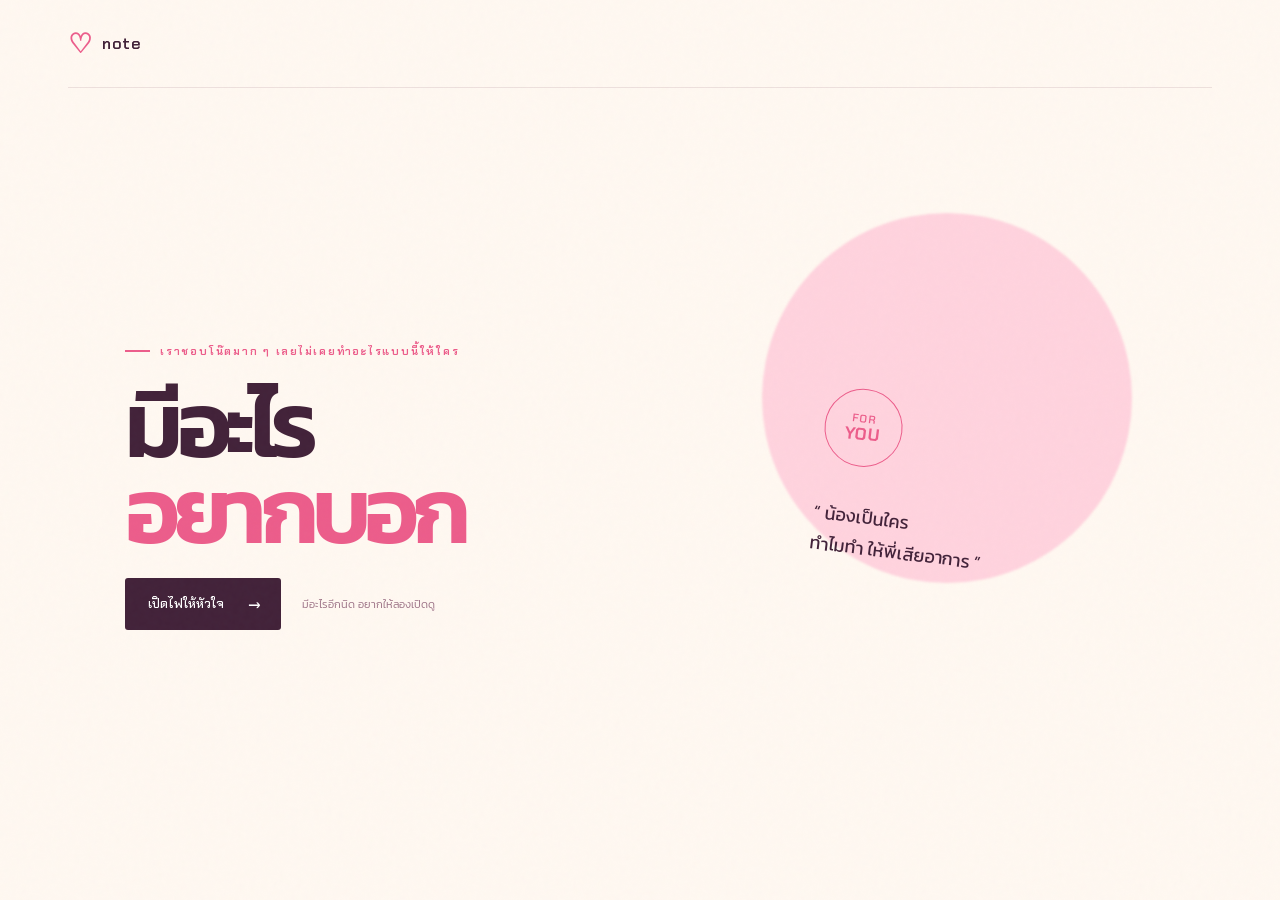
==== index.html @ 017867cf "Add files via upload" ====
<!doctype html>
<html lang="th">

<head>
  <meta charset="UTF-8" />
  <meta name="viewport" content="width=device-width, initial-scale=1.0" />
  <meta name="description" content="จดหมายรักเล็ก ๆ ที่อยากส่งให้เธอ" />
  <title>มีอะไรอยากบอกเธอ</title>
  <link rel="preconnect" href="https://fonts.googleapis.com">
  <link rel="preconnect" href="https://fonts.gstatic.com" crossorigin>
  <link
    href="https://fonts.googleapis.com/css2?family=Chakra+Petch:wght@400;500;600;700&family=Kanit:wght@300;400;500;600&display=swap"
    rel="stylesheet">
  <link rel="stylesheet" href="styles.css" />
</head>

<body>
  <div class="noise"></div>
  <main class="page-shell">
    <nav class="topbar" aria-label="เมนูหลัก">
      <a class="brand" href="#top" aria-label="กลับด้านบน"><span class="brand-mark">♡</span>  note</a>
      <!-- <button class="share-button" id="shareButton" type="button"><span aria-hidden="true">↗</span> ส่งลิงก์นี้</button> -->
    </nav>

    <section class="hero" id="top">
      <div class="hero-copy">
        <p class="eyebrow"><span></span> เราชอบโน๊ตมาก ๆ เลยไม่เคยทำอะไรแบบนี้ให้ใคร</p>
        <h1>มีอะไร<br /><em>อยากบอก</em></h1>
        <!-- <p class="intro">คืนนี้ท้องฟ้าดูดีเป็นพิเศษ<br />แต่ก็ยังไม่เท่าตอนที่เธอยิ้มอยู่ดี</p> -->
        <div class="hero-actions">
          <a class="primary-button" href="magic.html">เปิดไฟให้หัวใจ <span>→</span></a>
          <span class="hint">มีอะไรอีกนิด อยากให้ลองเปิดดู</span>
        </div>
      </div>
      <div class="hero-aside" aria-label="ข้อความสั้น ๆ">
        <div class="stamp">FOR<br /><strong>YOU</strong></div>
        <p>“ น้องเป็นใคร <br />ทำไมทำ ให้พี่เสียอาการ ”</p>
      </div>
    </section>

   
  </main>
  <div class="toast" id="toast" role="status">คัดลอกลิงก์แล้ว ส่งให้เธอได้เลย ♡</div>

  <script src="share.js"></script>
</body>

</html>
---- styles.css ----
@import url('https://fonts.googleapis.com/css2?family=Chakra+Petch:wght@400;500;600;700&family=Kanit:wght@300;400;500;600&display=swap');

:root { --ink: #422239; --muted: #9b7084; --pink: #f687a9; --hot: #ec5d8b; --cream: #fff8f1; --blush: #ffe7ec; --line: rgba(104, 51, 76, .12); }
* { box-sizing: border-box; }
html { scroll-behavior: smooth; }
body { margin: 0; color: var(--ink); background: var(--cream); font-family: 'Kanit', sans-serif; font-weight: 300; overflow-x: hidden; }
.noise { position: fixed; inset: 0; opacity: .055; pointer-events: none; z-index: 10; background-image: url("data:image/svg+xml,%3Csvg viewBox='0 0 180 180' xmlns='http://www.w3.org/2000/svg'%3E%3Cfilter id='n'%3E%3CfeTurbulence type='fractalNoise' baseFrequency='.85' numOctaves='3' stitchTiles='stitch'/%3E%3C/filter%3E%3Crect width='100%25' height='100%25' filter='url(%23n)' opacity='.4'/%3E%3C/svg%3E"); }
.page-shell { max-width: 1240px; margin: auto; padding: 0 48px; }
.topbar { height: 88px; display: flex; align-items: center; justify-content: space-between; border-bottom: 1px solid var(--line); }
.brand { color: var(--ink); text-decoration: none; font: 600 16px 'Chakra Petch', sans-serif; letter-spacing: .05em; display: flex; align-items: center; gap: 9px; }
.brand-mark { color: var(--hot); font-size: 27px; line-height: 1; }
.share-button { border: 1px solid var(--ink); border-radius: 99px; background: transparent; color: var(--ink); font: 500 13px 'Chakra Petch', sans-serif; padding: 11px 17px; cursor: pointer; transition: .2s ease; }
.share-button span { font-size: 17px; vertical-align: -1px; margin-right: 4px; }.share-button:hover { background: var(--ink); color: white; transform: translateY(-2px); }
.hero { min-height: calc(100vh - 88px); display: flex; align-items: center; justify-content: space-between; padding: 70px 5% 95px; position: relative; }
.hero:after { content: ''; position: absolute; width: 370px; height: 370px; border-radius: 50%; background: #ffd3de; right: 7%; top: 125px; z-index: -1; filter: blur(1px); }
.eyebrow { display: flex; align-items: center; gap: 10px; color: var(--hot); font: 600 11px 'Chakra Petch', sans-serif; text-transform: uppercase; letter-spacing: .16em; }.eyebrow span { display: block; width: 25px; height: 2px; background: var(--hot); }
h1 { font: 600 clamp(55px, 7.3vw, 103px)/.92 'Kanit', sans-serif; letter-spacing: -.07em; margin: 24px 0; }.hero h1 em, h2 em { font-style: normal; color: var(--hot); }.intro { color: var(--muted); font-size: 16px; line-height: 1.8; margin: 0 0 33px; }.hero-actions { display: flex; align-items: center; gap: 21px; }.primary-button { display: inline-flex; gap: 24px; align-items: center; padding: 14px 20px 14px 23px; color: white; background: var(--ink); text-decoration: none; font: 500 13px 'Chakra Petch', sans-serif; border-radius: 3px; transition: .25s; }.primary-button span { font-size: 18px; }.primary-button:hover { background: var(--hot); transform: translateY(-3px); }.hint { color: var(--muted); font-size: 11px; }.hero-aside { width: 235px; transform: rotate(7deg); margin-right: 10%; margin-top: 25px; }.stamp { width: 78px; height: 78px; border: 1px solid var(--hot); border-radius: 50%; color: var(--hot); display: grid; place-content: center; text-align: center; font: 600 11px/1.1 'Chakra Petch', sans-serif; letter-spacing: .08em; margin-bottom: 35px; }.stamp strong { font-size: 17px; }.hero-aside p { font: 400 18px/1.7 'Kanit', sans-serif; }
.scene-section { padding: 36px 0 135px; }.section-label { color: var(--muted); font: 600 11px 'Chakra Petch', sans-serif; letter-spacing: .15em; margin: 0 5% 17px; }.section-label span, .message-number { color: var(--hot); margin-right: 16px; }.scene-card { background: #f9c0cf; padding: 52px 5% 38px; position: relative; overflow: hidden; }.scene-card:before { content: ''; position: absolute; inset: 0; opacity: .25; background: linear-gradient(135deg, transparent 40%, #fff 40.2%, transparent 40.5%, transparent 63%, #fff 63.2%, transparent 63.5%); }.scene-heading { position: relative; z-index: 1; display: flex; align-items: flex-end; justify-content: space-between; margin-bottom: 28px; }.scene-heading h2, .message-content h2 { font: 500 clamp(31px, 4vw, 56px)/1.05 'Kanit', sans-serif; letter-spacing: -.055em; margin: 0; }.scene-heading h2 span { color: #a94f70; }.heart-count { text-align: right; display: flex; flex-direction: column; color: var(--hot); }.heart-count span { font: 600 35px 'Chakra Petch', sans-serif; line-height: .9; }.heart-count small { font-size: 11px; color: var(--ink); margin-top: 8px; }
.canvas-wrap { height: 480px; background: linear-gradient(145deg, #fddddf, #efa1ba); position: relative; z-index: 1; border: 1px solid rgba(121, 54, 83, .14); overflow: hidden; }.canvas-wrap canvas { display: block; width: 100%; height: 100%; touch-action: none; cursor: grab; }.canvas-wrap canvas:active { cursor: grabbing; }.canvas-tip { position: absolute; left: 22px; bottom: 18px; font: 500 10px 'Chakra Petch', sans-serif; letter-spacing: .08em; color: #95516b; }.tip-dot { display: inline-block; width: 7px; height: 7px; background: #fd658f; border-radius: 50%; margin-right: 7px; animation: pulse 1.5s infinite; }.sparkle-note { position: absolute; right: 22px; bottom: 18px; font-size: 11px; color: #95516b; }.sparkle-note span { font-size: 18px; vertical-align: -2px; margin-left: 5px; }
.message-section { display: grid; grid-template-columns: 15% 1fr; padding: 25px 5% 160px; }.message-number { font: 600 11px 'Chakra Petch', sans-serif; letter-spacing: .1em; padding-top: 10px; }.message-content h2 { font-size: clamp(39px, 5vw, 72px); margin: 25px 0 30px; }.message-body { color: var(--muted); line-height: 1.9; font-size: 16px; }.signature { display: inline-block; color: var(--hot); border-top: 1px solid #eab5c4; padding-top: 15px; margin-top: 22px; font: 12px 'Chakra Petch', sans-serif; }.signature span { font-size: 19px; margin-left: 6px; } footer { border-top: 1px solid var(--line); display: flex; justify-content: space-between; padding: 22px 5% 32px; color: var(--muted); font: 10px 'Chakra Petch', sans-serif; letter-spacing: .09em; text-transform: uppercase; }.back-link { color: var(--muted); text-decoration: none; }.back-link:hover { color: var(--hot); }.toast { position: fixed; bottom: 28px; left: 50%; transform: translate(-50%, 100px); background: var(--ink); color: white; padding: 13px 22px; font-size: 13px; z-index: 20; transition: transform .35s ease; box-shadow: 0 10px 30px #42223933; }.toast.show { transform: translate(-50%, 0); }
.sticker-section { padding: 36px 0 135px; }.sticker-card { min-height: 560px; display: grid; grid-template-columns: .9fr 1.1fr; align-items: center; gap: 7%; padding: 58px 9%; position: relative; overflow: hidden; background: #ffd9e3; }.sticker-card:before { content: ''; position: absolute; width: 520px; height: 520px; border-radius: 50%; background: #fff1c9; right: -140px; bottom: -220px; }.sticker-art, .question-content { position: relative; z-index: 1; }.sticker-art { min-height: 330px; display: grid; place-items: center; transform: rotate(-6deg); }.sticker-face { width: min(100%, 300px); aspect-ratio: 1; display: grid; place-items: center; padding-top: 40px; color: #6f4055; background: #fff8f1; border: 10px solid white; border-radius: 48% 52% 45% 55%; box-shadow: 0 15px 0 #f0a4bc, 0 25px 35px rgba(126, 61, 89, .16); font: 500 clamp(23px, 3vw, 34px) 'Kanit', sans-serif; }.sticker-face:after { content: '♡  ♡'; position: absolute; margin-top: 112px; color: var(--hot); font-size: 28px; letter-spacing: 20px; }.sticker-heart { position: absolute; top: 21px; right: 12%; color: var(--hot); font-size: 68px; line-height: 1; transform: rotate(14deg); text-shadow: 4px 4px 0 white; animation: float-heart 2.4s ease-in-out infinite; }.sticker-sparkles { position: absolute; top: 5px; left: 8%; color: #e5a833; font-size: 25px; transform: rotate(8deg); }.sticker-shadow { position: absolute; bottom: 19px; width: 190px; height: 20px; border-radius: 50%; background: rgba(177, 92, 120, .18); filter: blur(4px); z-index: -1; }.question-content h1 { font: 600 clamp(49px, 6vw, 78px)/.95 'Kanit', sans-serif; letter-spacing: -.07em; margin: 23px 0; }.question-text { color: var(--muted); font-size: 16px; line-height: 1.8; margin-bottom: 27px; }.answer-area { position: relative; display: flex; gap: 12px; min-height: 65px; align-items: flex-start; }.answer-button { min-width: 105px; border: 0; border-radius: 999px; padding: 13px 22px; color: white; font: 500 15px 'Kanit', sans-serif; cursor: pointer; transition: transform .2s, box-shadow .2s; }.answer-button:hover { transform: translateY(-3px); box-shadow: 0 8px 18px rgba(126, 61, 89, .2); }.answer-yes { background: var(--hot); }.answer-no { position: absolute; left: 118px; top: 0; color: var(--ink); background: #fff8f1; border: 1px solid #e7afc0; }.answer-button:disabled { cursor: default; opacity: .8; }.runaway-note { min-height: 24px; margin: 3px 0 0; color: var(--hot); font-size: 13px; }.flower-result { display: flex; align-items: center; gap: 18px; margin: 30px auto 0; padding: 18px 25px; width: min(100%, 510px); background: #fff8f1; color: var(--ink); box-shadow: 0 12px 30px rgba(126, 61, 89, .12); opacity: 0; transform: translateY(15px); transition: .45s ease; }.flower-result.is-visible { opacity: 1; transform: translateY(0); }.flower-result strong, .flower-result span { display: block; }.flower-result span { color: var(--muted); margin-top: 3px; }.flower-sticker { font-size: 54px; animation: flower-bloom .5s ease both; }
.letter-modal { position: fixed; inset: 0; display: grid; place-items: center; padding: 24px; visibility: hidden; opacity: 0; z-index: 30; transition: opacity .3s ease, visibility .3s ease; }.letter-modal.is-open { visibility: visible; opacity: 1; }.letter-backdrop { position: absolute; inset: 0; background: rgba(66, 34, 57, .48); backdrop-filter: blur(8px); }.letter-paper { position: relative; width: min(100%, 510px); min-height: 440px; padding: 38px 48px; background: #fff9ee; color: var(--ink); box-shadow: 0 24px 70px rgba(66, 34, 57, .28); transform: translateY(20px) rotate(-1deg); transition: transform .4s cubic-bezier(.2,.8,.2,1); }.letter-modal.is-open .letter-paper { transform: translateY(0) rotate(-1deg); }.letter-close { position: absolute; top: 14px; right: 17px; border: 0; color: var(--muted); background: transparent; font: 300 30px 'Kanit', sans-serif; cursor: pointer; }.letter-topline { display: flex; justify-content: space-between; color: var(--hot); font: 11px 'Chakra Petch', sans-serif; letter-spacing: .12em; text-transform: uppercase; }.letter-kicker { margin: 58px 0 15px; color: var(--hot); font: 600 11px 'Chakra Petch', sans-serif; letter-spacing: .16em; text-transform: uppercase; }.letter-paper h2 { margin: 0; font: 500 clamp(31px, 5vw, 46px)/1.1 'Kanit', sans-serif; letter-spacing: -.04em; }.letter-rule { width: 55px; height: 2px; background: var(--hot); margin: 28px 0; }.letter-body { max-width: 370px; color: #795568; font-size: 18px; line-height: 1.9; }.letter-sender { margin-top: 42px; color: var(--hot); font: 12px 'Chakra Petch', sans-serif; }.letter-seal { position: absolute; right: 47px; bottom: 30px; width: 52px; height: 52px; display: grid; place-items: center; border: 1px solid #f08aae; border-radius: 50%; color: var(--hot); font-size: 25px; transform: rotate(12deg); }
@keyframes pulse { 50% { transform: scale(1.6); opacity: .45; } } @keyframes float-heart { 50% { transform: translateY(-8px) rotate(14deg) scale(1.08); } } @keyframes flower-bloom { 0% { transform: scale(.3) rotate(-15deg); } 80% { transform: scale(1.15) rotate(4deg); } 100% { transform: scale(1) rotate(0); } } @media (max-width: 700px) { .page-shell { padding: 0 20px; }.topbar { height: 72px; }.hero { display: block; padding: 66px 8% 75px; min-height: auto; }.hero:after { width: 250px; height: 250px; right: 0; top: 110px; }.hero-aside { margin: 80px 0 0 auto; width: 190px; }.hero-actions { align-items: flex-start; flex-direction: column; gap: 13px; }.scene-section, .sticker-section { padding-bottom: 90px; }.sticker-card { display: block; padding: 35px 8% 45px; }.sticker-art { min-height: 285px; margin-bottom: 15px; }.sticker-face { width: min(100%, 270px); }.question-content h1 { font-size: clamp(49px, 15vw, 70px); }.answer-area { min-height: 90px; }.answer-no { left: 118px; }.message-section { padding: 0 8% 100px; display: block; }.message-number { margin-bottom: 55px; }.message-content h2 { margin-top: 22px; } footer { padding-left: 8%; padding-right: 8%; gap: 20px; } }
.sticker-card { transition: background .6s ease, transform .6s ease; }
.sticker-card.is-heart-mode { background: #ffb0c8; transform: scale(1.01); }
.sticker-card.is-heart-mode:before { background: #ffc9d8; transform: scale(1.25); }
.sticker-card.is-heart-mode .sticker-art { transform: rotate(0) scale(1.06); }
.sticker-card.is-heart-mode .sticker-face { color: #fff; background: var(--hot); transform: scale(1.08); box-shadow: 0 15px 0 #c94770, 0 25px 35px rgba(126, 61, 89, .22); font-size: clamp(100px, 15vw, 170px); line-height: 1; }
.sticker-card.is-heart-mode .sticker-face:after { content: '♡'; color: #fff; margin-top: 0; font-size: 36px; letter-spacing: 0; }
.sticker-card.is-heart-mode .sticker-heart { color: #fff; transform: rotate(14deg) scale(1.2); }
.heart-burst { position: absolute; inset: 0; z-index: 2; pointer-events: none; overflow: hidden; }
.heart-burst span { position: absolute; left: var(--x); bottom: 17%; color: var(--hot); font-size: var(--size); opacity: 0; animation: heart-float 2.8s var(--delay) ease-out forwards; text-shadow: 2px 2px 0 rgba(255, 255, 255, .65); }
.heart-burst span:nth-child(3n) { color: #fff; }
.heart-burst span:nth-child(4n) { color: #e3a536; }
@keyframes heart-float { 0% { opacity: 0; transform: translate3d(0, 40px, 0) scale(.35) rotate(-18deg); } 15% { opacity: 1; } 100% { opacity: 0; transform: translate3d(var(--drift), -520px, 0) scale(1.1) rotate(24deg); } }
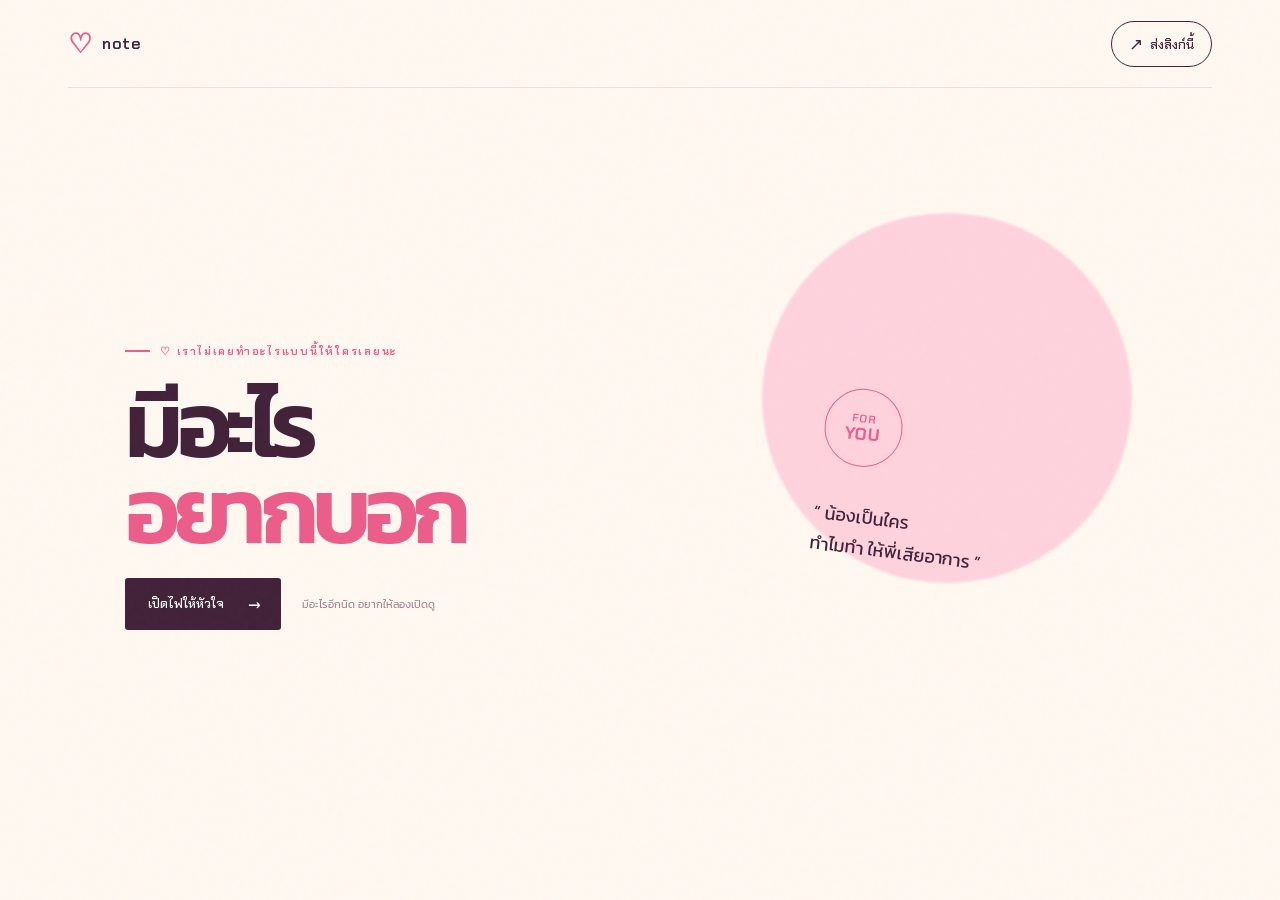
==== commit 9def7cdf: "Add files via upload" ====
--- a/index.html
+++ b/index.html
@@ -19,12 +19,12 @@
   <main class="page-shell">
     <nav class="topbar" aria-label="เมนูหลัก">
       <a class="brand" href="#top" aria-label="กลับด้านบน"><span class="brand-mark">♡</span>  note</a>
-      <!-- <button class="share-button" id="shareButton" type="button"><span aria-hidden="true">↗</span> ส่งลิงก์นี้</button> -->
+      <button class="share-button" id="shareButton" type="button"><span aria-hidden="true">↗</span> ส่งลิงก์นี้</button> 
     </nav>
 
     <section class="hero" id="top">
       <div class="hero-copy">
-        <p class="eyebrow"><span></span> เราชอบโน๊ตมาก ๆ เลยไม่เคยทำอะไรแบบนี้ให้ใคร</p>
+        <p class="eyebrow"><span></span>♡ เราไม่เคยทำอะไรแบบนี้ให้ใครเลยนะ</p>
         <h1>มีอะไร<br /><em>อยากบอก</em></h1>
         <!-- <p class="intro">คืนนี้ท้องฟ้าดูดีเป็นพิเศษ<br />แต่ก็ยังไม่เท่าตอนที่เธอยิ้มอยู่ดี</p> -->
         <div class="hero-actions">
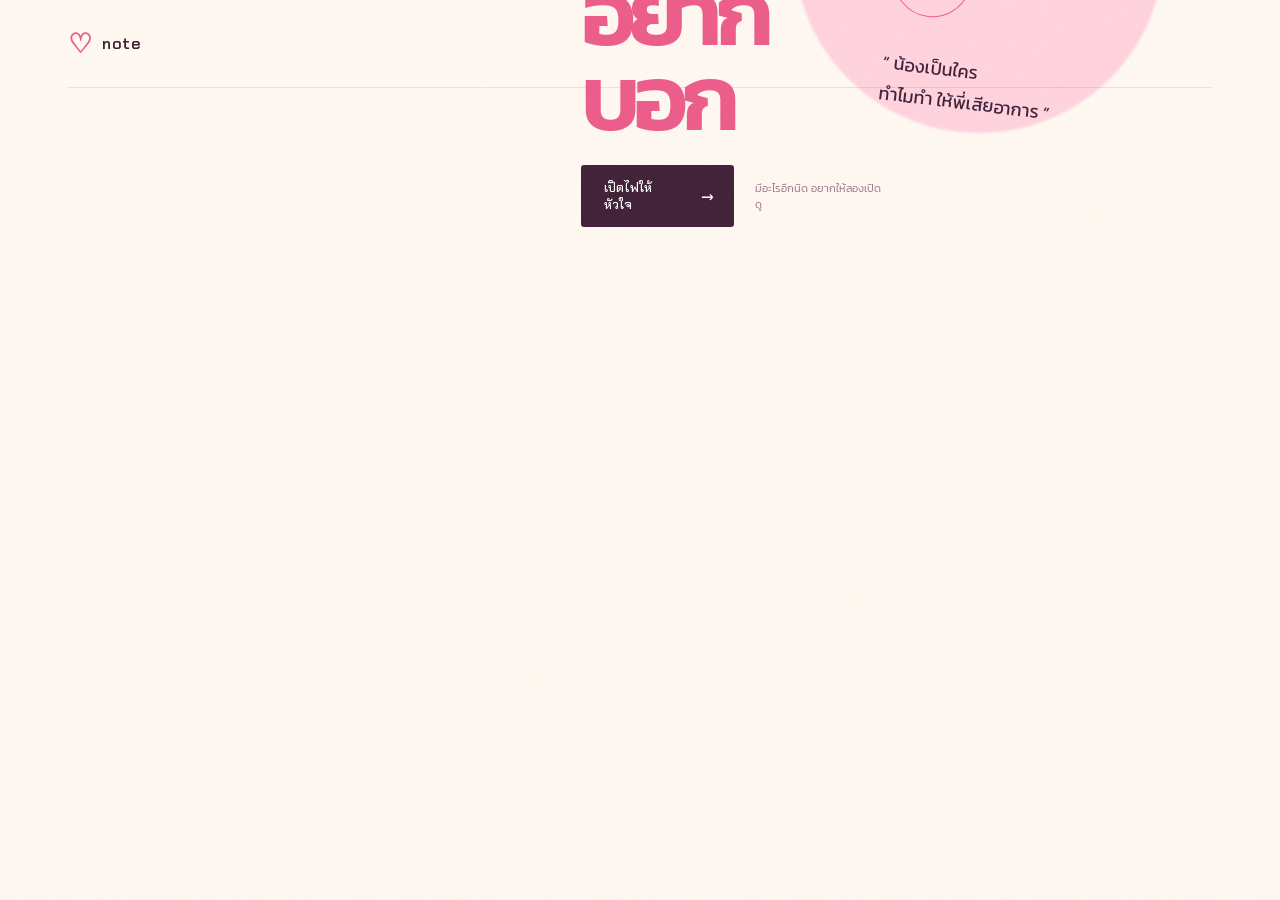
==== commit d8630aee: "Add files via upload" ====
--- a/index.html
+++ b/index.html
@@ -19,8 +19,7 @@
   <main class="page-shell">
     <nav class="topbar" aria-label="เมนูหลัก">
       <a class="brand" href="#top" aria-label="กลับด้านบน"><span class="brand-mark">♡</span>  note</a>
-      <button class="share-button" id="shareButton" type="button"><span aria-hidden="true">↗</span> ส่งลิงก์นี้</button> 
-    </nav>
+      
 
     <section class="hero" id="top">
       <div class="hero-copy">
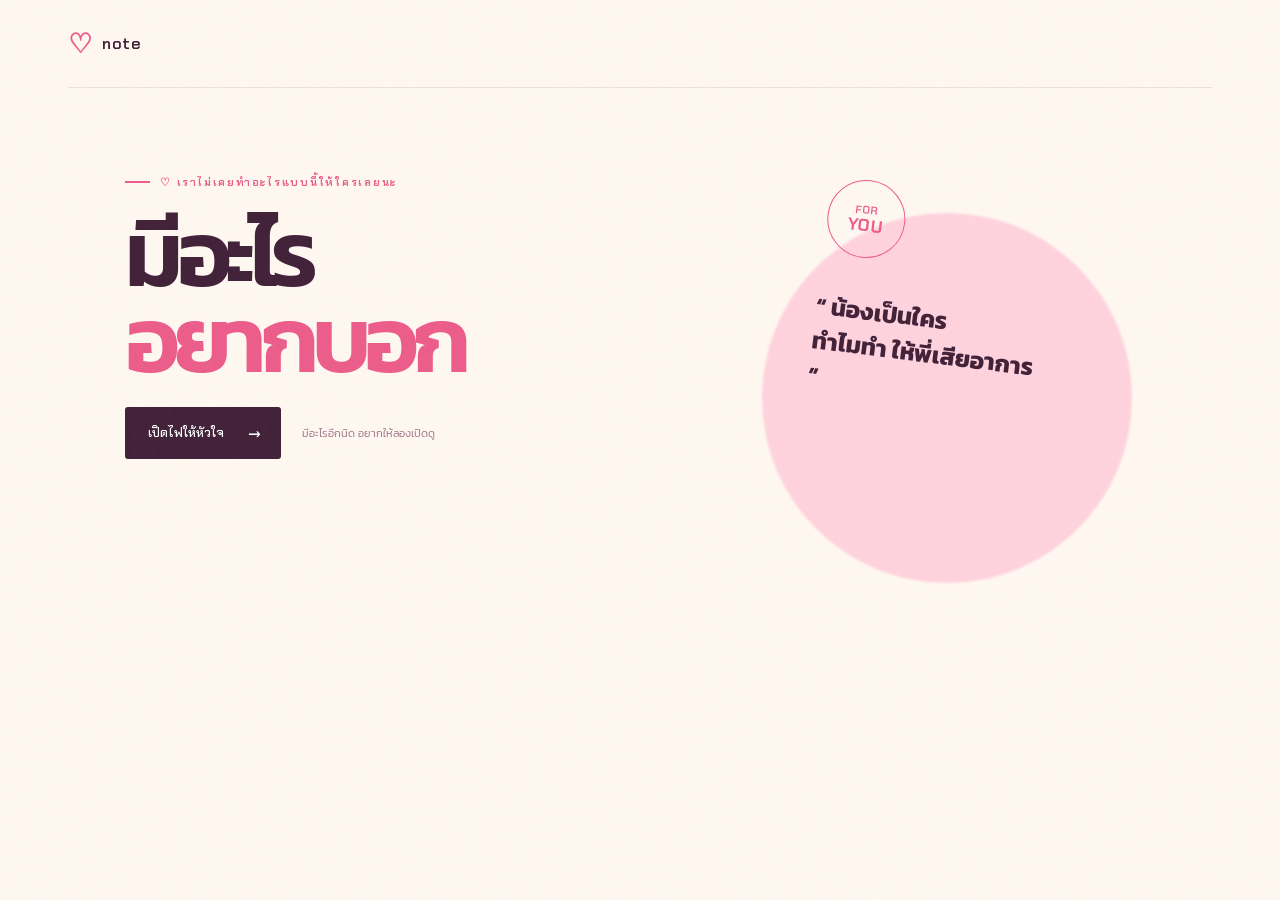
==== commit f62e8ade: "Add files via upload" ====
--- a/index.html
+++ b/index.html
@@ -19,13 +19,13 @@
   <main class="page-shell">
     <nav class="topbar" aria-label="เมนูหลัก">
       <a class="brand" href="#top" aria-label="กลับด้านบน"><span class="brand-mark">♡</span>  note</a>
-      
+    </nav>
 
     <section class="hero" id="top">
       <div class="hero-copy">
         <p class="eyebrow"><span></span>♡ เราไม่เคยทำอะไรแบบนี้ให้ใครเลยนะ</p>
         <h1>มีอะไร<br /><em>อยากบอก</em></h1>
-        <!-- <p class="intro">คืนนี้ท้องฟ้าดูดีเป็นพิเศษ<br />แต่ก็ยังไม่เท่าตอนที่เธอยิ้มอยู่ดี</p> -->
+         
         <div class="hero-actions">
           <a class="primary-button" href="magic.html">เปิดไฟให้หัวใจ <span>→</span></a>
           <span class="hint">มีอะไรอีกนิด อยากให้ลองเปิดดู</span>
@@ -33,7 +33,7 @@
       </div>
       <div class="hero-aside" aria-label="ข้อความสั้น ๆ">
         <div class="stamp">FOR<br /><strong>YOU</strong></div>
-        <p>“ น้องเป็นใคร <br />ทำไมทำ ให้พี่เสียอาการ ”</p>
+        <h2>“ น้องเป็นใคร <br />ทำไมทำ ให้พี่เสียอาการ ”</h2>
       </div>
     </section>
 
--- a/styles.css
+++ b/styles.css
@@ -33,3 +33,8 @@
 .heart-burst span:nth-child(3n) { color: #fff; }
 .heart-burst span:nth-child(4n) { color: #e3a536; }
 @keyframes heart-float { 0% { opacity: 0; transform: translate3d(0, 40px, 0) scale(.35) rotate(-18deg); } 15% { opacity: 1; } 100% { opacity: 0; transform: translate3d(var(--drift), -520px, 0) scale(1.1) rotate(24deg); } }
+@media (min-width: 701px) {
+	.hero { min-height: 620px; align-items: flex-start; padding-top: 76px; padding-bottom: 100px; }
+	.hero-copy { max-width: 620px; padding-top: 0; }
+	.hero h1 { margin-top: 22px; }
+}
